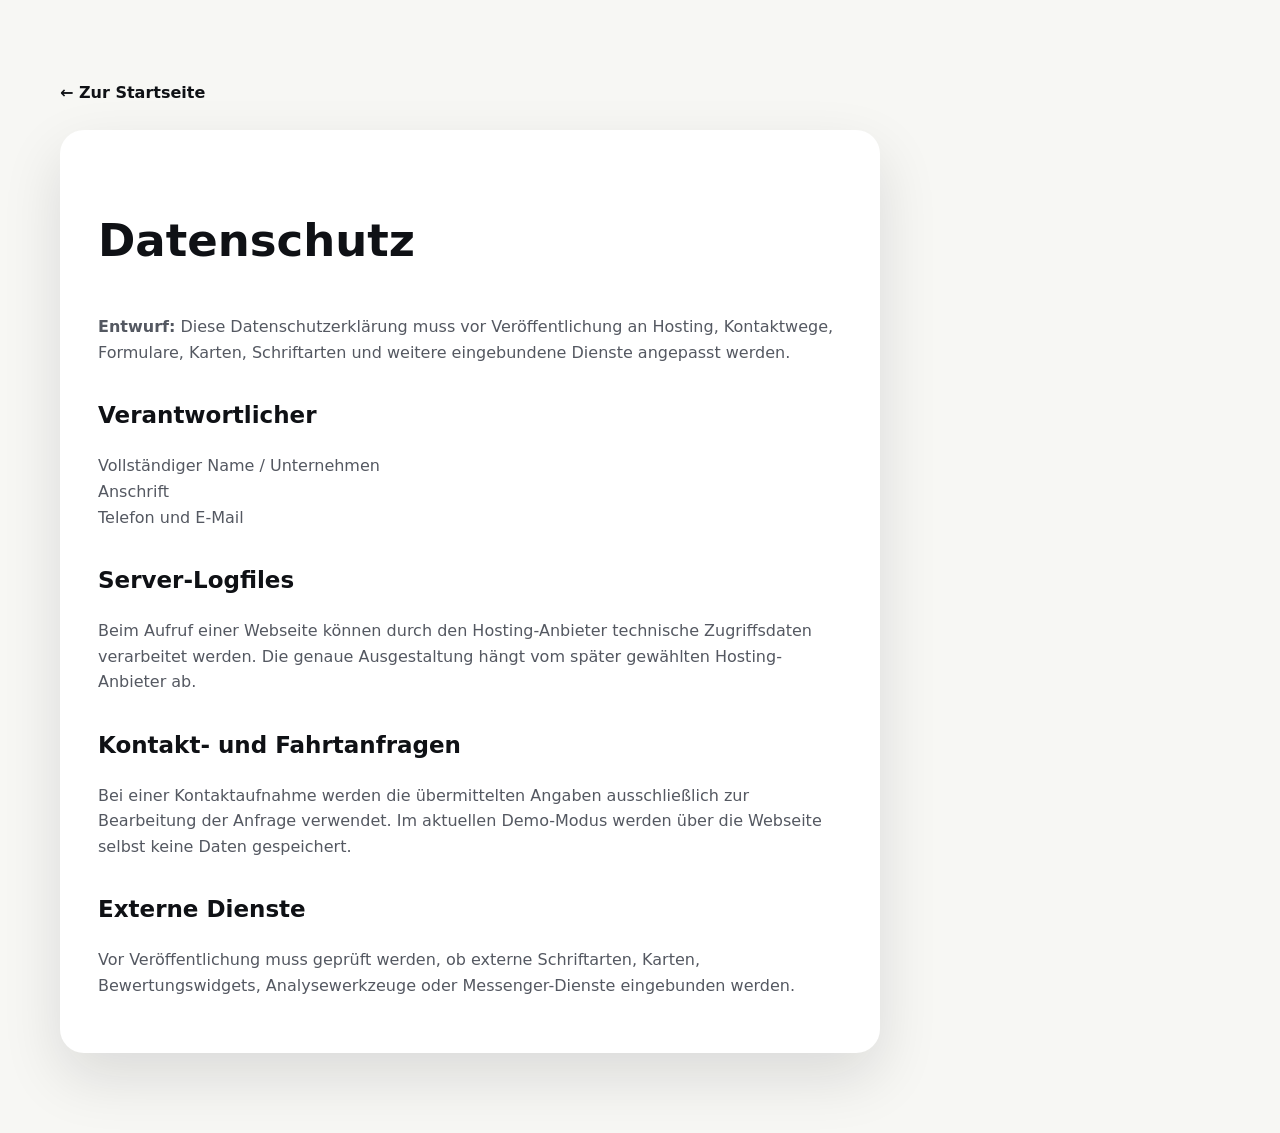
==== datenschutz.html @ 85e6a830 "Add files via upload" ====
<!doctype html><html lang="de"><head><meta charset="utf-8"><meta name="viewport" content="width=device-width,initial-scale=1"><title>Datenschutz | Taxi Erbas</title><link rel="stylesheet" href="assets/css/style.css"></head><body><main class="legal"><div class="container"><a class="back-link" href="index.html">← Zur Startseite</a><article><h1>Datenschutz</h1><p><strong>Entwurf:</strong> Diese Datenschutzerklärung muss vor Veröffentlichung an Hosting, Kontaktwege, Formulare, Karten, Schriftarten und weitere eingebundene Dienste angepasst werden.</p><h2>Verantwortlicher</h2><p>Vollständiger Name / Unternehmen<br>Anschrift<br>Telefon und E-Mail</p><h2>Server-Logfiles</h2><p>Beim Aufruf einer Webseite können durch den Hosting-Anbieter technische Zugriffsdaten verarbeitet werden. Die genaue Ausgestaltung hängt vom später gewählten Hosting-Anbieter ab.</p><h2>Kontakt- und Fahrtanfragen</h2><p>Bei einer Kontaktaufnahme werden die übermittelten Angaben ausschließlich zur Bearbeitung der Anfrage verwendet. Im aktuellen Demo-Modus werden über die Webseite selbst keine Daten gespeichert.</p><h2>Externe Dienste</h2><p>Vor Veröffentlichung muss geprüft werden, ob externe Schriftarten, Karten, Bewertungswidgets, Analysewerkzeuge oder Messenger-Dienste eingebunden werden.</p></article></div></main></body></html>
---- assets/css/style.css ----
:root{
  --yellow:#f5c400;--yellow2:#ffd83d;--ink:#0f1115;--ink2:#191c22;--paper:#f7f7f4;
  --muted:#6c7078;--white:#fff;--line:rgba(15,17,21,.1);--radius:24px;--shadow:0 24px 60px rgba(15,17,21,.12)
}
*{box-sizing:border-box}html{scroll-behavior:smooth}body{margin:0;font-family:Manrope,system-ui,sans-serif;color:var(--ink);background:var(--paper);line-height:1.6}a{color:inherit;text-decoration:none}button,input,textarea{font:inherit}.container{width:min(1160px,calc(100% - 40px));margin:auto}.sr-only{position:absolute;width:1px;height:1px;overflow:hidden;clip:rect(0,0,0,0)}
.demo-bar{padding:7px 20px;background:#fff3bf;color:#5b4a00;text-align:center;font-size:12px;font-weight:800;letter-spacing:.04em}
.site-header{position:sticky;top:0;z-index:40;background:rgba(15,17,21,.94);backdrop-filter:blur(15px);color:#fff;border-bottom:1px solid rgba(255,255,255,.08)}
.nav-wrap{height:78px;display:flex;align-items:center;justify-content:space-between}.brand{display:flex;align-items:center;gap:12px}.brand-mark{display:grid;place-items:center;width:43px;height:43px;border-radius:13px;background:var(--yellow);color:var(--ink);font-size:23px;font-weight:900;box-shadow:inset 0 -4px 0 rgba(0,0,0,.12)}.brand strong,.brand small{display:block}.brand strong{font-size:17px}.brand small{font-size:11px;color:#aeb3bd;text-transform:uppercase;letter-spacing:.12em}.main-nav{display:flex;align-items:center;gap:28px;font-size:14px;font-weight:700}.main-nav a{transition:.2s}.main-nav a:hover{color:var(--yellow)}.nav-call{padding:11px 17px;border-radius:12px;background:var(--yellow);color:var(--ink)!important}.menu-button{display:none;background:none;border:0;padding:8px}.menu-button span:not(.sr-only){display:block;width:25px;height:2px;background:#fff;margin:5px}
.hero{position:relative;overflow:hidden;background:var(--ink);color:#fff;min-height:690px}.taxi-grid{position:absolute;inset:0;background-image:linear-gradient(rgba(255,255,255,.035) 1px,transparent 1px),linear-gradient(90deg,rgba(255,255,255,.035) 1px,transparent 1px);background-size:46px 46px;mask-image:linear-gradient(to bottom,#000,transparent)}.hero-grid{position:relative;display:grid;grid-template-columns:1.08fr .92fr;gap:70px;align-items:center;padding:95px 0 120px}.eyebrow{margin:0 0 18px;display:flex;align-items:center;gap:10px;color:var(--yellow);font-size:12px;font-weight:800;letter-spacing:.16em;text-transform:uppercase}.eyebrow span{width:34px;height:3px;background:currentColor;border-radius:10px}.eyebrow.dark{color:#8a6d00}.hero h1,.section h2{margin:0;line-height:1.08;letter-spacing:-.045em}.hero h1{font-size:clamp(46px,6vw,76px);max-width:750px}.hero h1 em{font-style:normal;color:var(--yellow)}.hero-text{max-width:640px;margin:24px 0 30px;color:#c8ccd4;font-size:18px}.hero-actions{display:flex;gap:12px;flex-wrap:wrap}.button{display:inline-flex;justify-content:center;align-items:center;padding:15px 22px;border:0;border-radius:14px;font-weight:800;cursor:pointer;transition:transform .2s,box-shadow .2s}.button:hover{transform:translateY(-2px)}.button-primary{background:var(--yellow);color:var(--ink);box-shadow:0 12px 30px rgba(245,196,0,.2)}.button-secondary{background:#252932;color:#fff;border:1px solid rgba(255,255,255,.12)}.hero-facts{display:flex;gap:38px;margin-top:42px}.hero-facts strong,.hero-facts span{display:block}.hero-facts strong{font-size:19px}.hero-facts span{font-size:12px;color:#a9aeb8}.fineprint{display:block;margin-top:13px;color:#757b86}
.hero-card{position:relative;min-height:420px;border-radius:35px;background:linear-gradient(145deg,var(--yellow2),#e5aa00);box-shadow:0 35px 90px rgba(0,0,0,.38);display:flex;flex-direction:column;justify-content:flex-end;transform:rotate(1.5deg);overflow:hidden}.hero-card:after{content:"";position:absolute;width:320px;height:320px;border-radius:50%;background:rgba(255,255,255,.2);right:-120px;top:-130px}.taxi-roof-sign{position:absolute;top:42px;left:50%;transform:translateX(-50%);padding:9px 30px;background:#fff;color:#111;border-radius:8px 8px 3px 3px;font-weight:900;letter-spacing:.2em;box-shadow:0 7px 0 rgba(0,0,0,.15)}.car-visual{position:absolute;left:50%;top:100px;transform:translateX(-50%);width:82%;height:190px;border-radius:85px 85px 26px 26px;background:#f3f4f5;border-bottom:24px solid #252932;box-shadow:0 20px 35px rgba(0,0,0,.25)}.windshield{position:absolute;left:16%;right:16%;top:20px;height:75px;background:#2c3440;border-radius:65px 65px 12px 12px;border:8px solid #e1e3e6}.headlight{position:absolute;top:112px;width:55px;height:24px;border-radius:10px;background:#fff6aa;box-shadow:0 0 20px #fff}.headlight.left{left:24px}.headlight.right{right:24px}.wheel{position:absolute;bottom:-35px;width:50px;height:50px;border-radius:50%;background:#111;border:8px solid #3b3e44}.wheel.left{left:30px}.wheel.right{right:30px}.quick-contact{position:relative;z-index:2;margin:0 18px 18px;padding:20px;background:rgba(15,17,21,.95);border-radius:20px;color:#fff}.quick-contact span,.quick-contact small{display:block}.quick-contact span{color:#b9bec7;font-size:12px;text-transform:uppercase;letter-spacing:.1em}.quick-contact a{display:block;font-size:25px;font-weight:900;color:var(--yellow);margin:3px 0}.quick-contact small{color:#858b95}.hero-wave{position:absolute;bottom:-1px;left:0;right:0;height:55px;background:var(--paper);clip-path:polygon(0 80%,100% 0,100% 100%,0 100%)}
.trust-strip{background:var(--paper);padding:25px 0;border-bottom:1px solid var(--line)}.trust-grid{display:grid;grid-template-columns:repeat(4,1fr);gap:18px}.trust-grid span{text-align:center;font-size:13px;font-weight:800}
.section{padding:105px 0}.section-heading{display:grid;grid-template-columns:1.15fr .85fr;gap:70px;align-items:end;margin-bottom:42px}.section h2{font-size:clamp(36px,5vw,56px)}.section-heading>p{margin:0;color:var(--muted)}.card-grid{display:grid;grid-template-columns:repeat(3,1fr);gap:18px}.service-card{padding:29px;background:#fff;border:1px solid var(--line);border-radius:var(--radius);box-shadow:0 8px 30px rgba(15,17,21,.04);transition:.25s}.service-card:hover{transform:translateY(-5px);box-shadow:var(--shadow)}.service-card .icon{display:grid;place-items:center;width:48px;height:48px;border-radius:15px;background:#fff5be;font-size:22px;font-weight:900}.service-card h3{margin:21px 0 8px;font-size:19px}.service-card p{margin:0;color:var(--muted);font-size:14px}
.section-dark{background:var(--ink);color:#fff}.split{display:grid;grid-template-columns:1fr 1fr;gap:90px;align-items:center}.lead{color:#b7bbc3;font-size:17px}.check-list{margin-top:34px;display:grid;gap:15px}.check-list>div{display:flex;gap:16px;padding:17px;border:1px solid rgba(255,255,255,.1);border-radius:18px;background:rgba(255,255,255,.035)}.check-list b{color:var(--yellow)}.check-list strong,.check-list small{display:block}.check-list small{color:#9ea3ad;margin-top:3px}.route-card{padding:18px;background:#fff;border-radius:30px;color:var(--ink);box-shadow:0 30px 70px rgba(0,0,0,.35)}.route-map{height:320px;border-radius:20px;position:relative;overflow:hidden;background-color:#edece7;background-image:linear-gradient(35deg,transparent 45%,rgba(15,17,21,.08) 46%,rgba(15,17,21,.08) 49%,transparent 50%),linear-gradient(145deg,transparent 42%,rgba(15,17,21,.08) 43%,rgba(15,17,21,.08) 47%,transparent 48%);background-size:130px 100px}.route-line{position:absolute;left:27%;top:22%;width:47%;height:51%;border:5px dashed var(--yellow);border-left-color:transparent;border-bottom-color:transparent;border-radius:50%;transform:rotate(27deg)}.pin{position:absolute;display:grid;place-items:center;width:44px;height:44px;border-radius:50% 50% 50% 4px;background:var(--ink);color:#fff;font-weight:900;transform:rotate(-45deg);box-shadow:0 8px 20px rgba(0,0,0,.25)}.pin::after{transform:rotate(45deg)}.pin-a{left:21%;bottom:17%}.pin-b{right:20%;top:15%;background:var(--yellow);color:var(--ink)}.route-copy{padding:21px 12px 10px}.route-copy span{font-size:12px;color:var(--muted);text-transform:uppercase}.route-copy strong{display:block;font-size:21px}.route-copy p{color:var(--muted);margin-bottom:0}
.booking-section{background:#ecebe6}.booking-grid{display:grid;grid-template-columns:.8fr 1.2fr;gap:70px;align-items:start}.dark-text{color:var(--muted)}.contact-note{margin-top:28px;padding:18px;border-left:5px solid var(--yellow);background:#fff;border-radius:0 15px 15px 0}.contact-note strong,.contact-note span{display:block}.contact-note span{font-size:13px;color:var(--muted)}.booking-form{padding:30px;background:#fff;border-radius:28px;box-shadow:var(--shadow)}.form-row{display:grid;grid-template-columns:1fr 1fr;gap:16px}.booking-form label{display:block;margin-bottom:16px;font-size:13px;font-weight:800}.booking-form input,.booking-form textarea{display:block;width:100%;margin-top:7px;padding:14px 15px;border:1px solid #d7d8da;border-radius:12px;background:#fafafa;outline:none}.booking-form input:focus,.booking-form textarea:focus{border-color:#bb9600;box-shadow:0 0 0 4px rgba(245,196,0,.14)}.form-submit{width:100%;margin-top:4px}.form-status{min-height:24px;margin:12px 0 0;font-size:13px;color:var(--muted)}
.contact-section{background:var(--yellow);padding:75px 0}.contact-panel{display:grid;grid-template-columns:.8fr 1.2fr;gap:70px;padding:50px;background:var(--ink);color:#fff;border-radius:32px;box-shadow:var(--shadow)}.contact-panel p{color:#b9bec7}.contact-items{display:grid;gap:12px}.contact-item{padding:17px 20px;border-radius:16px;background:#20242b;border:1px solid rgba(255,255,255,.08)}.contact-item span,.contact-item strong{display:block}.contact-item span{font-size:11px;text-transform:uppercase;color:#969ca6}.contact-item strong{font-size:17px}
footer{padding:70px 0 24px;background:#090a0d;color:#fff}.footer-grid{display:grid;grid-template-columns:1.3fr .7fr .7fr 1.2fr;gap:50px}.footer-grid>div:not(.brand){display:flex;flex-direction:column;gap:8px}.footer-grid a,.footer-grid p{color:#9ea3ad;font-size:13px;margin:0}.footer-bottom{margin-top:50px;padding-top:20px;border-top:1px solid rgba(255,255,255,.1);color:#737984;font-size:12px}.floating-call{position:fixed;right:20px;bottom:20px;z-index:30;display:grid;place-items:center;width:58px;height:58px;border-radius:50%;background:var(--yellow);font-size:25px;box-shadow:0 12px 28px rgba(0,0,0,.25)}
.legal{min-height:70vh;padding:80px 0;background:var(--paper)}.legal article{max-width:820px;padding:38px;background:#fff;border-radius:24px;box-shadow:var(--shadow)}.legal h1{font-size:45px}.legal h2{font-size:23px;margin-top:32px}.legal p,.legal li{color:#545861}.back-link{display:inline-block;margin-bottom:24px;font-weight:800}
@media(max-width:900px){.main-nav{position:absolute;left:0;right:0;top:78px;padding:20px;display:none;flex-direction:column;align-items:stretch;background:#15181e}.main-nav.open{display:flex}.menu-button{display:block}.hero-grid,.split,.booking-grid,.contact-panel{grid-template-columns:1fr}.hero-grid{padding-top:70px;gap:55px}.hero-card{max-width:600px;width:100%;margin:auto}.section-heading{grid-template-columns:1fr;gap:20px}.card-grid{grid-template-columns:1fr 1fr}.trust-grid{grid-template-columns:1fr 1fr}.footer-grid{grid-template-columns:1fr 1fr}.contact-panel{gap:28px}}
@media(max-width:580px){.container{width:min(100% - 26px,1160px)}.hero{min-height:auto}.hero-grid{padding:58px 0 105px}.hero h1{font-size:43px}.hero-facts{gap:16px;justify-content:space-between}.hero-card{min-height:350px}.car-visual{top:90px;height:155px}.quick-contact a{font-size:20px}.section{padding:75px 0}.card-grid,.form-row,.trust-grid,.footer-grid{grid-template-columns:1fr}.trust-grid span{text-align:left}.booking-form{padding:20px}.contact-panel{padding:28px}.section h2{font-size:38px}.footer-grid{gap:30px}}
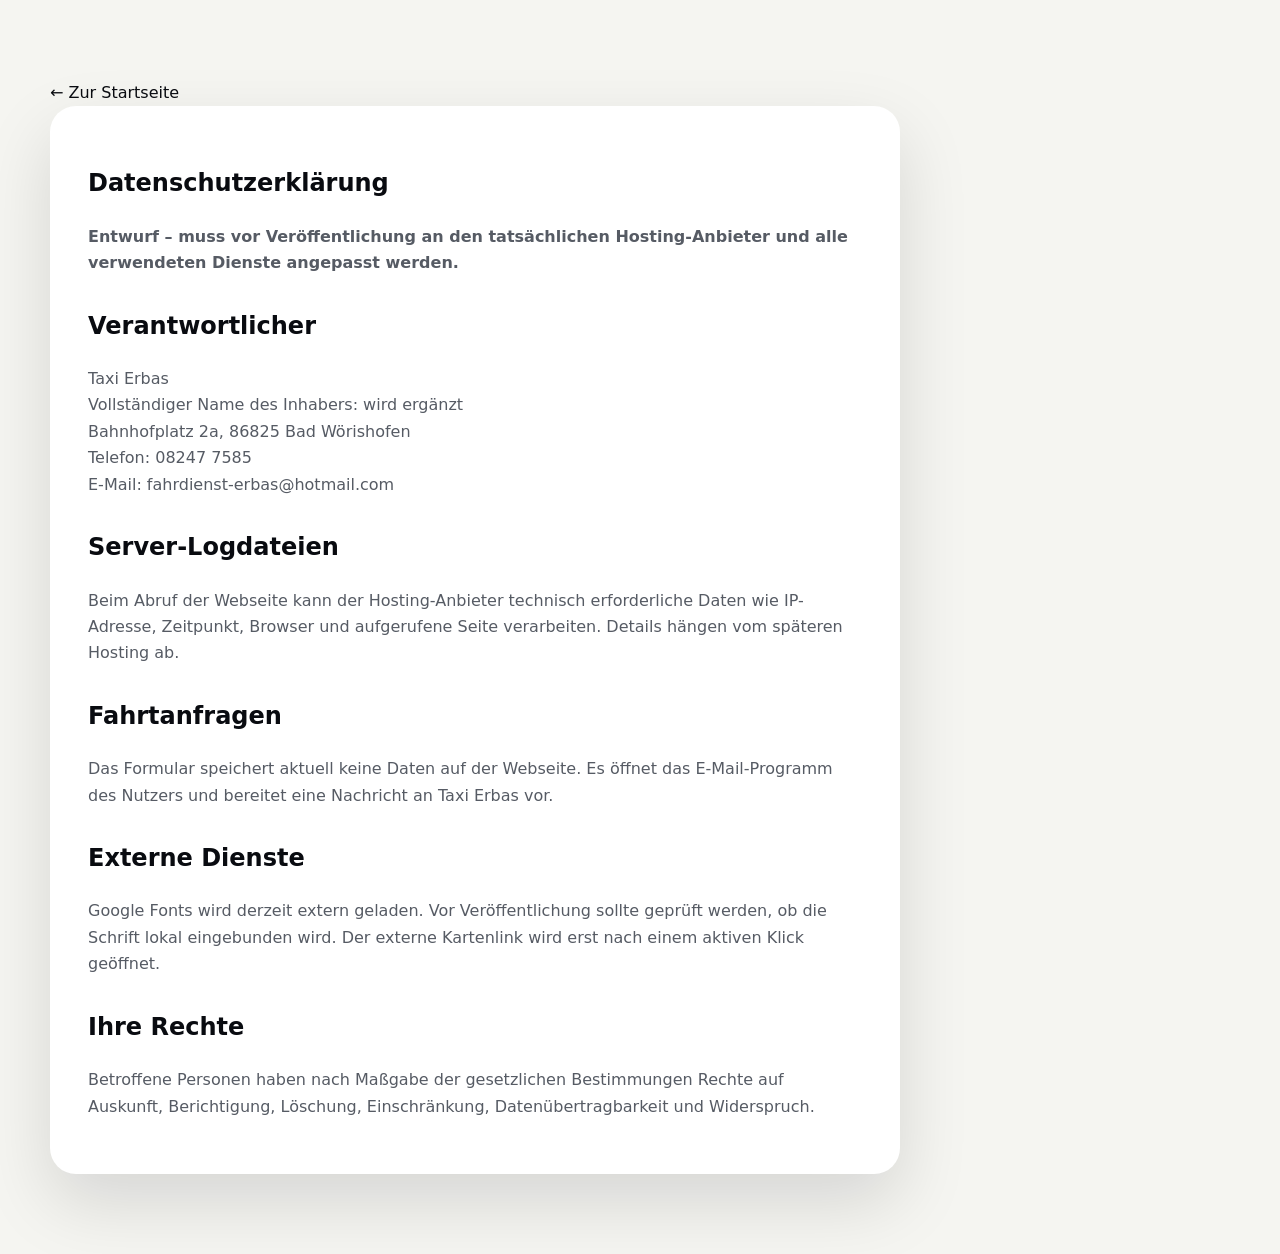
==== commit edd50d1b: "Add files via upload" ====
--- a/datenschutz.html
+++ b/datenschutz.html
@@ -1 +1 @@
-<!doctype html><html lang="de"><head><meta charset="utf-8"><meta name="viewport" content="width=device-width,initial-scale=1"><title>Datenschutz | Taxi Erbas</title><link rel="stylesheet" href="assets/css/style.css"></head><body><main class="legal"><div class="container"><a class="back-link" href="index.html">← Zur Startseite</a><article><h1>Datenschutz</h1><p><strong>Entwurf:</strong> Diese Datenschutzerklärung muss vor Veröffentlichung an Hosting, Kontaktwege, Formulare, Karten, Schriftarten und weitere eingebundene Dienste angepasst werden.</p><h2>Verantwortlicher</h2><p>Vollständiger Name / Unternehmen<br>Anschrift<br>Telefon und E-Mail</p><h2>Server-Logfiles</h2><p>Beim Aufruf einer Webseite können durch den Hosting-Anbieter technische Zugriffsdaten verarbeitet werden. Die genaue Ausgestaltung hängt vom später gewählten Hosting-Anbieter ab.</p><h2>Kontakt- und Fahrtanfragen</h2><p>Bei einer Kontaktaufnahme werden die übermittelten Angaben ausschließlich zur Bearbeitung der Anfrage verwendet. Im aktuellen Demo-Modus werden über die Webseite selbst keine Daten gespeichert.</p><h2>Externe Dienste</h2><p>Vor Veröffentlichung muss geprüft werden, ob externe Schriftarten, Karten, Bewertungswidgets, Analysewerkzeuge oder Messenger-Dienste eingebunden werden.</p></article></div></main></body></html>+<!doctype html><html lang="de"><head><meta charset="utf-8"><meta name="viewport" content="width=device-width,initial-scale=1"><title>Datenschutz | Taxi Erbas</title><link rel="stylesheet" href="assets/css/style.css"></head><body><main class="content-section"><div class="container"><a href="index.html">← Zur Startseite</a><article class="legal-card"><h1>Datenschutzerklärung</h1><p><strong>Entwurf – muss vor Veröffentlichung an den tatsächlichen Hosting-Anbieter und alle verwendeten Dienste angepasst werden.</strong></p><h2>Verantwortlicher</h2><p>Taxi Erbas<br>Vollständiger Name des Inhabers: wird ergänzt<br>Bahnhofplatz 2a, 86825 Bad Wörishofen<br>Telefon: 08247 7585<br>E-Mail: fahrdienst-erbas@hotmail.com</p><h2>Server-Logdateien</h2><p>Beim Abruf der Webseite kann der Hosting-Anbieter technisch erforderliche Daten wie IP-Adresse, Zeitpunkt, Browser und aufgerufene Seite verarbeiten. Details hängen vom späteren Hosting ab.</p><h2>Fahrtanfragen</h2><p>Das Formular speichert aktuell keine Daten auf der Webseite. Es öffnet das E-Mail-Programm des Nutzers und bereitet eine Nachricht an Taxi Erbas vor.</p><h2>Externe Dienste</h2><p>Google Fonts wird derzeit extern geladen. Vor Veröffentlichung sollte geprüft werden, ob die Schrift lokal eingebunden wird. Der externe Kartenlink wird erst nach einem aktiven Klick geöffnet.</p><h2>Ihre Rechte</h2><p>Betroffene Personen haben nach Maßgabe der gesetzlichen Bestimmungen Rechte auf Auskunft, Berichtigung, Löschung, Einschränkung, Datenübertragbarkeit und Widerspruch.</p></article></div></main></body></html>
--- a/assets/css/style.css
+++ b/assets/css/style.css
@@ -1,19 +1,13 @@
-:root{
-  --yellow:#f5c400;--yellow2:#ffd83d;--ink:#0f1115;--ink2:#191c22;--paper:#f7f7f4;
-  --muted:#6c7078;--white:#fff;--line:rgba(15,17,21,.1);--radius:24px;--shadow:0 24px 60px rgba(15,17,21,.12)
-}
-*{box-sizing:border-box}html{scroll-behavior:smooth}body{margin:0;font-family:Manrope,system-ui,sans-serif;color:var(--ink);background:var(--paper);line-height:1.6}a{color:inherit;text-decoration:none}button,input,textarea{font:inherit}.container{width:min(1160px,calc(100% - 40px));margin:auto}.sr-only{position:absolute;width:1px;height:1px;overflow:hidden;clip:rect(0,0,0,0)}
-.demo-bar{padding:7px 20px;background:#fff3bf;color:#5b4a00;text-align:center;font-size:12px;font-weight:800;letter-spacing:.04em}
-.site-header{position:sticky;top:0;z-index:40;background:rgba(15,17,21,.94);backdrop-filter:blur(15px);color:#fff;border-bottom:1px solid rgba(255,255,255,.08)}
-.nav-wrap{height:78px;display:flex;align-items:center;justify-content:space-between}.brand{display:flex;align-items:center;gap:12px}.brand-mark{display:grid;place-items:center;width:43px;height:43px;border-radius:13px;background:var(--yellow);color:var(--ink);font-size:23px;font-weight:900;box-shadow:inset 0 -4px 0 rgba(0,0,0,.12)}.brand strong,.brand small{display:block}.brand strong{font-size:17px}.brand small{font-size:11px;color:#aeb3bd;text-transform:uppercase;letter-spacing:.12em}.main-nav{display:flex;align-items:center;gap:28px;font-size:14px;font-weight:700}.main-nav a{transition:.2s}.main-nav a:hover{color:var(--yellow)}.nav-call{padding:11px 17px;border-radius:12px;background:var(--yellow);color:var(--ink)!important}.menu-button{display:none;background:none;border:0;padding:8px}.menu-button span:not(.sr-only){display:block;width:25px;height:2px;background:#fff;margin:5px}
-.hero{position:relative;overflow:hidden;background:var(--ink);color:#fff;min-height:690px}.taxi-grid{position:absolute;inset:0;background-image:linear-gradient(rgba(255,255,255,.035) 1px,transparent 1px),linear-gradient(90deg,rgba(255,255,255,.035) 1px,transparent 1px);background-size:46px 46px;mask-image:linear-gradient(to bottom,#000,transparent)}.hero-grid{position:relative;display:grid;grid-template-columns:1.08fr .92fr;gap:70px;align-items:center;padding:95px 0 120px}.eyebrow{margin:0 0 18px;display:flex;align-items:center;gap:10px;color:var(--yellow);font-size:12px;font-weight:800;letter-spacing:.16em;text-transform:uppercase}.eyebrow span{width:34px;height:3px;background:currentColor;border-radius:10px}.eyebrow.dark{color:#8a6d00}.hero h1,.section h2{margin:0;line-height:1.08;letter-spacing:-.045em}.hero h1{font-size:clamp(46px,6vw,76px);max-width:750px}.hero h1 em{font-style:normal;color:var(--yellow)}.hero-text{max-width:640px;margin:24px 0 30px;color:#c8ccd4;font-size:18px}.hero-actions{display:flex;gap:12px;flex-wrap:wrap}.button{display:inline-flex;justify-content:center;align-items:center;padding:15px 22px;border:0;border-radius:14px;font-weight:800;cursor:pointer;transition:transform .2s,box-shadow .2s}.button:hover{transform:translateY(-2px)}.button-primary{background:var(--yellow);color:var(--ink);box-shadow:0 12px 30px rgba(245,196,0,.2)}.button-secondary{background:#252932;color:#fff;border:1px solid rgba(255,255,255,.12)}.hero-facts{display:flex;gap:38px;margin-top:42px}.hero-facts strong,.hero-facts span{display:block}.hero-facts strong{font-size:19px}.hero-facts span{font-size:12px;color:#a9aeb8}.fineprint{display:block;margin-top:13px;color:#757b86}
-.hero-card{position:relative;min-height:420px;border-radius:35px;background:linear-gradient(145deg,var(--yellow2),#e5aa00);box-shadow:0 35px 90px rgba(0,0,0,.38);display:flex;flex-direction:column;justify-content:flex-end;transform:rotate(1.5deg);overflow:hidden}.hero-card:after{content:"";position:absolute;width:320px;height:320px;border-radius:50%;background:rgba(255,255,255,.2);right:-120px;top:-130px}.taxi-roof-sign{position:absolute;top:42px;left:50%;transform:translateX(-50%);padding:9px 30px;background:#fff;color:#111;border-radius:8px 8px 3px 3px;font-weight:900;letter-spacing:.2em;box-shadow:0 7px 0 rgba(0,0,0,.15)}.car-visual{position:absolute;left:50%;top:100px;transform:translateX(-50%);width:82%;height:190px;border-radius:85px 85px 26px 26px;background:#f3f4f5;border-bottom:24px solid #252932;box-shadow:0 20px 35px rgba(0,0,0,.25)}.windshield{position:absolute;left:16%;right:16%;top:20px;height:75px;background:#2c3440;border-radius:65px 65px 12px 12px;border:8px solid #e1e3e6}.headlight{position:absolute;top:112px;width:55px;height:24px;border-radius:10px;background:#fff6aa;box-shadow:0 0 20px #fff}.headlight.left{left:24px}.headlight.right{right:24px}.wheel{position:absolute;bottom:-35px;width:50px;height:50px;border-radius:50%;background:#111;border:8px solid #3b3e44}.wheel.left{left:30px}.wheel.right{right:30px}.quick-contact{position:relative;z-index:2;margin:0 18px 18px;padding:20px;background:rgba(15,17,21,.95);border-radius:20px;color:#fff}.quick-contact span,.quick-contact small{display:block}.quick-contact span{color:#b9bec7;font-size:12px;text-transform:uppercase;letter-spacing:.1em}.quick-contact a{display:block;font-size:25px;font-weight:900;color:var(--yellow);margin:3px 0}.quick-contact small{color:#858b95}.hero-wave{position:absolute;bottom:-1px;left:0;right:0;height:55px;background:var(--paper);clip-path:polygon(0 80%,100% 0,100% 100%,0 100%)}
-.trust-strip{background:var(--paper);padding:25px 0;border-bottom:1px solid var(--line)}.trust-grid{display:grid;grid-template-columns:repeat(4,1fr);gap:18px}.trust-grid span{text-align:center;font-size:13px;font-weight:800}
-.section{padding:105px 0}.section-heading{display:grid;grid-template-columns:1.15fr .85fr;gap:70px;align-items:end;margin-bottom:42px}.section h2{font-size:clamp(36px,5vw,56px)}.section-heading>p{margin:0;color:var(--muted)}.card-grid{display:grid;grid-template-columns:repeat(3,1fr);gap:18px}.service-card{padding:29px;background:#fff;border:1px solid var(--line);border-radius:var(--radius);box-shadow:0 8px 30px rgba(15,17,21,.04);transition:.25s}.service-card:hover{transform:translateY(-5px);box-shadow:var(--shadow)}.service-card .icon{display:grid;place-items:center;width:48px;height:48px;border-radius:15px;background:#fff5be;font-size:22px;font-weight:900}.service-card h3{margin:21px 0 8px;font-size:19px}.service-card p{margin:0;color:var(--muted);font-size:14px}
-.section-dark{background:var(--ink);color:#fff}.split{display:grid;grid-template-columns:1fr 1fr;gap:90px;align-items:center}.lead{color:#b7bbc3;font-size:17px}.check-list{margin-top:34px;display:grid;gap:15px}.check-list>div{display:flex;gap:16px;padding:17px;border:1px solid rgba(255,255,255,.1);border-radius:18px;background:rgba(255,255,255,.035)}.check-list b{color:var(--yellow)}.check-list strong,.check-list small{display:block}.check-list small{color:#9ea3ad;margin-top:3px}.route-card{padding:18px;background:#fff;border-radius:30px;color:var(--ink);box-shadow:0 30px 70px rgba(0,0,0,.35)}.route-map{height:320px;border-radius:20px;position:relative;overflow:hidden;background-color:#edece7;background-image:linear-gradient(35deg,transparent 45%,rgba(15,17,21,.08) 46%,rgba(15,17,21,.08) 49%,transparent 50%),linear-gradient(145deg,transparent 42%,rgba(15,17,21,.08) 43%,rgba(15,17,21,.08) 47%,transparent 48%);background-size:130px 100px}.route-line{position:absolute;left:27%;top:22%;width:47%;height:51%;border:5px dashed var(--yellow);border-left-color:transparent;border-bottom-color:transparent;border-radius:50%;transform:rotate(27deg)}.pin{position:absolute;display:grid;place-items:center;width:44px;height:44px;border-radius:50% 50% 50% 4px;background:var(--ink);color:#fff;font-weight:900;transform:rotate(-45deg);box-shadow:0 8px 20px rgba(0,0,0,.25)}.pin::after{transform:rotate(45deg)}.pin-a{left:21%;bottom:17%}.pin-b{right:20%;top:15%;background:var(--yellow);color:var(--ink)}.route-copy{padding:21px 12px 10px}.route-copy span{font-size:12px;color:var(--muted);text-transform:uppercase}.route-copy strong{display:block;font-size:21px}.route-copy p{color:var(--muted);margin-bottom:0}
-.booking-section{background:#ecebe6}.booking-grid{display:grid;grid-template-columns:.8fr 1.2fr;gap:70px;align-items:start}.dark-text{color:var(--muted)}.contact-note{margin-top:28px;padding:18px;border-left:5px solid var(--yellow);background:#fff;border-radius:0 15px 15px 0}.contact-note strong,.contact-note span{display:block}.contact-note span{font-size:13px;color:var(--muted)}.booking-form{padding:30px;background:#fff;border-radius:28px;box-shadow:var(--shadow)}.form-row{display:grid;grid-template-columns:1fr 1fr;gap:16px}.booking-form label{display:block;margin-bottom:16px;font-size:13px;font-weight:800}.booking-form input,.booking-form textarea{display:block;width:100%;margin-top:7px;padding:14px 15px;border:1px solid #d7d8da;border-radius:12px;background:#fafafa;outline:none}.booking-form input:focus,.booking-form textarea:focus{border-color:#bb9600;box-shadow:0 0 0 4px rgba(245,196,0,.14)}.form-submit{width:100%;margin-top:4px}.form-status{min-height:24px;margin:12px 0 0;font-size:13px;color:var(--muted)}
-.contact-section{background:var(--yellow);padding:75px 0}.contact-panel{display:grid;grid-template-columns:.8fr 1.2fr;gap:70px;padding:50px;background:var(--ink);color:#fff;border-radius:32px;box-shadow:var(--shadow)}.contact-panel p{color:#b9bec7}.contact-items{display:grid;gap:12px}.contact-item{padding:17px 20px;border-radius:16px;background:#20242b;border:1px solid rgba(255,255,255,.08)}.contact-item span,.contact-item strong{display:block}.contact-item span{font-size:11px;text-transform:uppercase;color:#969ca6}.contact-item strong{font-size:17px}
-footer{padding:70px 0 24px;background:#090a0d;color:#fff}.footer-grid{display:grid;grid-template-columns:1.3fr .7fr .7fr 1.2fr;gap:50px}.footer-grid>div:not(.brand){display:flex;flex-direction:column;gap:8px}.footer-grid a,.footer-grid p{color:#9ea3ad;font-size:13px;margin:0}.footer-bottom{margin-top:50px;padding-top:20px;border-top:1px solid rgba(255,255,255,.1);color:#737984;font-size:12px}.floating-call{position:fixed;right:20px;bottom:20px;z-index:30;display:grid;place-items:center;width:58px;height:58px;border-radius:50%;background:var(--yellow);font-size:25px;box-shadow:0 12px 28px rgba(0,0,0,.25)}
-.legal{min-height:70vh;padding:80px 0;background:var(--paper)}.legal article{max-width:820px;padding:38px;background:#fff;border-radius:24px;box-shadow:var(--shadow)}.legal h1{font-size:45px}.legal h2{font-size:23px;margin-top:32px}.legal p,.legal li{color:#545861}.back-link{display:inline-block;margin-bottom:24px;font-weight:800}
-@media(max-width:900px){.main-nav{position:absolute;left:0;right:0;top:78px;padding:20px;display:none;flex-direction:column;align-items:stretch;background:#15181e}.main-nav.open{display:flex}.menu-button{display:block}.hero-grid,.split,.booking-grid,.contact-panel{grid-template-columns:1fr}.hero-grid{padding-top:70px;gap:55px}.hero-card{max-width:600px;width:100%;margin:auto}.section-heading{grid-template-columns:1fr;gap:20px}.card-grid{grid-template-columns:1fr 1fr}.trust-grid{grid-template-columns:1fr 1fr}.footer-grid{grid-template-columns:1fr 1fr}.contact-panel{gap:28px}}
-@media(max-width:580px){.container{width:min(100% - 26px,1160px)}.hero{min-height:auto}.hero-grid{padding:58px 0 105px}.hero h1{font-size:43px}.hero-facts{gap:16px;justify-content:space-between}.hero-card{min-height:350px}.car-visual{top:90px;height:155px}.quick-contact a{font-size:20px}.section{padding:75px 0}.card-grid,.form-row,.trust-grid,.footer-grid{grid-template-columns:1fr}.trust-grid span{text-align:left}.booking-form{padding:20px}.contact-panel{padding:28px}.section h2{font-size:38px}.footer-grid{gap:30px}}
+:root{--yellow:#f5c400;--yellow2:#ffdc43;--dark:#090b10;--dark2:#12151c;--paper:#f5f5f1;--white:#fff;--muted:#6b7079;--line:rgba(9,11,16,.11);--radius:24px;--shadow:0 28px 70px rgba(9,11,16,.13)}
+*{box-sizing:border-box}html{scroll-behavior:smooth}body{margin:0;font-family:Manrope,system-ui,sans-serif;color:var(--dark);background:var(--paper);line-height:1.65}a{text-decoration:none;color:inherit}button,input,select,textarea{font:inherit}.container{width:min(1180px,calc(100% - 42px));margin:auto}.header{position:sticky;top:0;z-index:50;background:rgba(9,11,16,.94);backdrop-filter:blur(16px);color:#fff;border-bottom:1px solid rgba(255,255,255,.08)}.nav{height:80px;display:flex;align-items:center;justify-content:space-between}.logo{display:flex;align-items:center;gap:12px}.logo-box{display:grid;place-items:center;width:45px;height:45px;border-radius:14px;background:var(--yellow);color:#111;font-weight:900;box-shadow:inset 0 -4px rgba(0,0,0,.14)}.logo b,.logo small{display:block}.logo b{font-size:17px}.logo small{font-size:10px;text-transform:uppercase;letter-spacing:.15em;color:#aeb3bd}.nav nav{display:flex;align-items:center;gap:26px;font-size:13px;font-weight:700}.nav nav a:hover{color:var(--yellow)}.call{padding:11px 16px;border-radius:12px;background:var(--yellow);color:#111!important}.menu{display:none;background:none;border:0}.menu i{display:block;width:25px;height:2px;background:#fff;margin:5px}
+.hero{position:relative;min-height:720px;overflow:hidden;background:var(--dark);color:#fff}.hero-lines{position:absolute;inset:0;background-image:linear-gradient(rgba(255,255,255,.035) 1px,transparent 1px),linear-gradient(90deg,rgba(255,255,255,.035) 1px,transparent 1px);background-size:52px 52px;mask-image:linear-gradient(to bottom,#000,transparent)}.hero:after{content:"";position:absolute;left:-10%;right:-10%;bottom:-95px;height:170px;background:var(--paper);transform:rotate(-3deg)}.hero-layout{position:relative;display:grid;grid-template-columns:1.05fr .95fr;gap:80px;align-items:center;padding:100px 0 145px}.kicker{margin:0 0 17px;color:var(--yellow);font-size:12px;font-weight:800;letter-spacing:.16em;text-transform:uppercase}.kicker.dark{color:#8c7000}.hero h1,.section h2,.cta h2,.pagehero h1{margin:0;line-height:1.06;letter-spacing:-.045em}.hero h1{font-size:clamp(48px,6vw,78px)}.hero h1 span{color:var(--yellow)}.intro{max-width:650px;margin:25px 0 31px;color:#c0c5ce;font-size:18px}.actions{display:flex;gap:12px;flex-wrap:wrap}.btn{display:inline-flex;align-items:center;justify-content:center;padding:15px 22px;border:0;border-radius:14px;font-weight:800;cursor:pointer;transition:.2s}.btn:hover{transform:translateY(-2px)}.primary{background:var(--yellow);color:#111;box-shadow:0 14px 35px rgba(245,196,0,.2)}.ghost{background:#1d2129;color:#fff;border:1px solid rgba(255,255,255,.12)}.outline{border:1px solid #c8c9c4}.light{background:#fff;color:#111}.full{width:100%}.hero-meta{display:flex;gap:40px;margin-top:43px}.hero-meta b,.hero-meta span{display:block}.hero-meta span{font-size:12px;color:#8f96a1}.premium-visual{position:relative;height:455px;border-radius:36px;background:linear-gradient(145deg,var(--yellow2),#d99d00);box-shadow:0 40px 100px rgba(0,0,0,.42);overflow:hidden}.orbit{position:absolute;border:1px solid rgba(255,255,255,.35);border-radius:50%}.orbit-one{width:370px;height:370px;right:-90px;top:-130px}.orbit-two{width:260px;height:260px;left:-90px;bottom:-100px}.taxi-sign{position:absolute;top:43px;left:50%;transform:translateX(-50%);padding:8px 28px;border-radius:8px 8px 3px 3px;background:#fff;color:#111;font-weight:900;letter-spacing:.2em;box-shadow:0 7px rgba(0,0,0,.15)}.car{position:absolute;left:50%;top:106px;transform:translateX(-50%);width:84%;height:190px;border-radius:90px 90px 28px 28px;background:#eef0f2;border-bottom:26px solid #242832;box-shadow:0 25px 35px rgba(0,0,0,.24)}.glass{position:absolute;left:16%;right:16%;top:21px;height:73px;background:#28313d;border:8px solid #dfe2e5;border-radius:65px 65px 10px 10px}.grill{position:absolute;left:38%;right:38%;top:122px;height:33px;border-radius:7px;background:repeating-linear-gradient(90deg,#1b1e23 0 3px,#59606a 3px 6px)}.light{position:absolute;top:110px;width:59px;height:25px;background:#fff6a8;border-radius:10px;box-shadow:0 0 20px #fff}.light.l{left:25px}.light.r{right:25px}.wheel{position:absolute;bottom:-39px;width:54px;height:54px;border-radius:50%;background:#0c0d10;border:9px solid #363a41}.wl{left:30px}.wr{right:30px}.visual-card{position:absolute;left:18px;right:18px;bottom:18px;padding:19px;background:rgba(9,11,16,.94);border-radius:19px}.visual-card span,.visual-card small{display:block;color:#9da3ad;font-size:12px}.visual-card strong{display:block;color:var(--yellow);font-size:22px}.scrollhint{position:absolute;z-index:2;bottom:43px;left:50%;transform:translateX(-50%);color:#777d87;font-size:12px}
+.quickbar{background:var(--paper);padding:25px 0 10px}.quickgrid{display:grid;grid-template-columns:repeat(3,1fr);gap:14px}.quickgrid a{padding:20px;background:#fff;border:1px solid var(--line);border-radius:18px;display:grid;grid-template-columns:auto 1fr;column-gap:13px}.quickgrid span{grid-row:1/3;color:#a18400;font-weight:900}.quickgrid b,.quickgrid small{display:block}.quickgrid small{color:var(--muted)}
+.section{padding:105px 0}.heading{display:grid;grid-template-columns:1.1fr .9fr;gap:70px;align-items:end;margin-bottom:45px}.section h2,.cta h2{font-size:clamp(38px,5vw,58px)}.heading>p{color:var(--muted);margin:0}.service-grid{display:grid;grid-template-columns:repeat(3,1fr);gap:18px}.service{padding:30px;background:#fff;border-radius:var(--radius);border:1px solid var(--line);transition:.25s}.service:hover{transform:translateY(-5px);box-shadow:var(--shadow)}.service.featured{background:var(--yellow)}.num{font-size:12px;font-weight:900;color:#9a7b00}.service h3{font-size:20px;margin:33px 0 10px}.service p{color:var(--muted);font-size:14px;min-height:70px}.service.featured p{color:#4d430e}.service a{font-size:13px;font-weight:800}.service-note{margin-top:20px;color:var(--muted);font-size:12px}
+.dark-section{background:var(--dark);color:#fff}.story-grid{display:grid;grid-template-columns:1fr 1fr;gap:90px;align-items:center}.story-copy>p:not(.kicker){color:#adb2bc;font-size:17px}.facts{display:grid;grid-template-columns:repeat(3,1fr);gap:10px;margin-top:30px}.facts div{padding:17px;background:#171a21;border:1px solid rgba(255,255,255,.08);border-radius:16px}.facts b,.facts span{display:block}.facts span{color:#9298a3;font-size:11px}.road-card{padding:18px;background:#fff;border-radius:30px;color:#111}.road{position:relative;height:315px;border-radius:19px;overflow:hidden;background-color:#edece7;background-image:linear-gradient(40deg,transparent 47%,rgba(9,11,16,.08) 48%,rgba(9,11,16,.08) 51%,transparent 52%),linear-gradient(145deg,transparent 46%,rgba(9,11,16,.08) 47%,rgba(9,11,16,.08) 50%,transparent 51%);background-size:140px 110px}.road-line{position:absolute;left:24%;top:23%;width:52%;height:49%;border:5px dashed var(--yellow);border-left-color:transparent;border-bottom-color:transparent;border-radius:50%;transform:rotate(25deg)}.point{position:absolute;width:30px;height:30px;border-radius:50%;background:var(--dark);box-shadow:0 8px 20px rgba(0,0,0,.2)}.point.a{left:20%;bottom:18%}.point.b{right:18%;top:17%;background:var(--yellow)}.road-info{padding:20px 12px 9px}.road-info small{color:var(--muted)}.road-info strong{display:block;font-size:22px}.road-info p{color:var(--muted)}
+.fleet-grid{display:grid;grid-template-columns:repeat(3,1fr);gap:18px}.fleet-card{padding:22px;background:#fff;border:1px solid var(--line);border-radius:24px}.vehicle{position:relative;height:200px;border-radius:18px;background:linear-gradient(135deg,#e9e8e2,#f7f7f4);overflow:hidden}.vehicle:before{content:"";position:absolute;left:14%;right:14%;bottom:44px;height:66px;border-radius:55px 60px 17px 17px;background:#222831;box-shadow:0 12px 25px rgba(0,0,0,.18)}.vehicle:after{content:"";position:absolute;left:30%;right:30%;bottom:94px;height:37px;border-radius:40px 40px 5px 5px;background:#45505e}.vehicle i:before,.vehicle i:after{content:"";position:absolute;bottom:29px;width:37px;height:37px;border-radius:50%;background:#111;border:7px solid #41464d;z-index:2}.vehicle i:before{left:23%}.vehicle i:after{right:23%}.van:before{height:90px;border-radius:30px 30px 14px 14px}.van:after{left:24%;right:24%;bottom:105px;height:45px}.shuttle:before{left:9%;right:9%;height:83px}.fleet-card>span{display:block;margin-top:19px;color:#9a7b00;font-size:11px;text-transform:uppercase;font-weight:800}.fleet-card h3{margin:3px 0}.fleet-card p{color:var(--muted);font-size:14px}.center{text-align:center;margin-top:30px}
+.booking{background:#ecebe6}.booking-grid{display:grid;grid-template-columns:.8fr 1.2fr;gap:70px;align-items:start}.booking-copy>p:not(.kicker){color:var(--muted)}.phone-card{margin-top:30px;padding:22px;border-radius:20px;background:var(--dark);color:#fff}.phone-card small,.phone-card span{display:block;color:#9097a3}.phone-card a{display:block;color:var(--yellow);font-size:28px;font-weight:900}.booking-form{padding:30px;background:#fff;border-radius:28px;box-shadow:var(--shadow)}.form-row{display:grid;grid-template-columns:1fr 1fr;gap:16px}.booking-form label{display:block;margin-bottom:16px;font-size:12px;font-weight:800}.booking-form input,.booking-form select,.booking-form textarea{display:block;width:100%;margin-top:7px;padding:14px;border:1px solid #d5d6d4;border-radius:12px;background:#fafafa;outline:none}.booking-form input:focus,.booking-form select:focus,.booking-form textarea:focus{border-color:#b38e00;box-shadow:0 0 0 4px rgba(245,196,0,.15)}.privacy{display:flex!important;gap:10px;align-items:flex-start;font-weight:500!important;color:var(--muted)}.privacy input{width:auto;margin:3px 0 0}.status{min-height:22px;color:var(--muted);font-size:12px}
+.cta{padding:75px 0;background:var(--yellow)}.cta-inner{display:flex;align-items:center;justify-content:space-between;gap:30px;padding:45px;border-radius:30px;background:var(--dark);color:#fff}.cta-inner p{color:#aeb3bd;margin-bottom:0}
+footer{padding:70px 0 24px;background:#07080b;color:#fff}.footer-grid{display:grid;grid-template-columns:1.25fr .7fr 1.1fr .65fr;gap:50px}.footer-grid>div{display:flex;flex-direction:column;gap:9px}.footer-grid p,.footer-grid a,.footer-grid span{color:#969ca7;font-size:13px}.copyright{margin-top:50px;padding-top:20px;border-top:1px solid rgba(255,255,255,.1);color:#6d737e;font-size:12px}.floating{position:fixed;right:20px;bottom:20px;z-index:30;display:grid;place-items:center;width:58px;height:58px;border-radius:50%;background:var(--yellow);font-size:24px;box-shadow:0 15px 30px rgba(0,0,0,.25)}
+.pagehero{padding:100px 0;background:var(--dark);color:#fff}.pagehero h1{font-size:clamp(45px,6vw,70px)}.pagehero p{max-width:700px;color:#b8bdc6}.content-section{padding:80px 0}.legal-card{max-width:850px;padding:38px;background:#fff;border-radius:26px;box-shadow:var(--shadow)}.legal-card h2{margin-top:30px}.legal-card p,.legal-card li{color:#565b64}.contact-page{display:grid;grid-template-columns:1fr 1fr;gap:30px}.contact-box{padding:30px;background:#fff;border-radius:24px;border:1px solid var(--line)}.contact-box a{display:block;font-size:20px;font-weight:800;margin:8px 0}.map-placeholder{min-height:390px;display:grid;place-items:center;text-align:center;background:#e8e7e1;border-radius:24px}.reveal{opacity:0;transform:translateY(20px);transition:.7s}.reveal.visible{opacity:1;transform:none}
+@media(max-width:920px){.menu{display:block}.nav nav{display:none;position:absolute;top:80px;left:0;right:0;padding:22px;background:#12151b;flex-direction:column;align-items:stretch}.nav nav.open{display:flex}.hero-layout,.story-grid,.booking-grid,.contact-page{grid-template-columns:1fr}.heading{grid-template-columns:1fr;gap:20px}.service-grid,.fleet-grid{grid-template-columns:1fr 1fr}.hero-layout{padding-top:70px;gap:55px}.premium-visual{max-width:620px;width:100%;margin:auto}.footer-grid{grid-template-columns:1fr 1fr}.cta-inner{align-items:flex-start;flex-direction:column}}
+@media(max-width:600px){.container{width:min(100% - 26px,1180px)}.hero{min-height:auto}.hero-layout{padding:60px 0 130px}.hero h1{font-size:43px}.hero-meta{gap:18px;flex-direction:column}.premium-visual{height:370px}.car{height:155px;top:95px}.visual-card strong{font-size:19px}.quickgrid,.service-grid,.fleet-grid,.form-row,.facts,.footer-grid{grid-template-columns:1fr}.section{padding:75px 0}.booking-form{padding:20px}.cta-inner{padding:28px}.pagehero{padding:70px 0}.legal-card{padding:24px}}
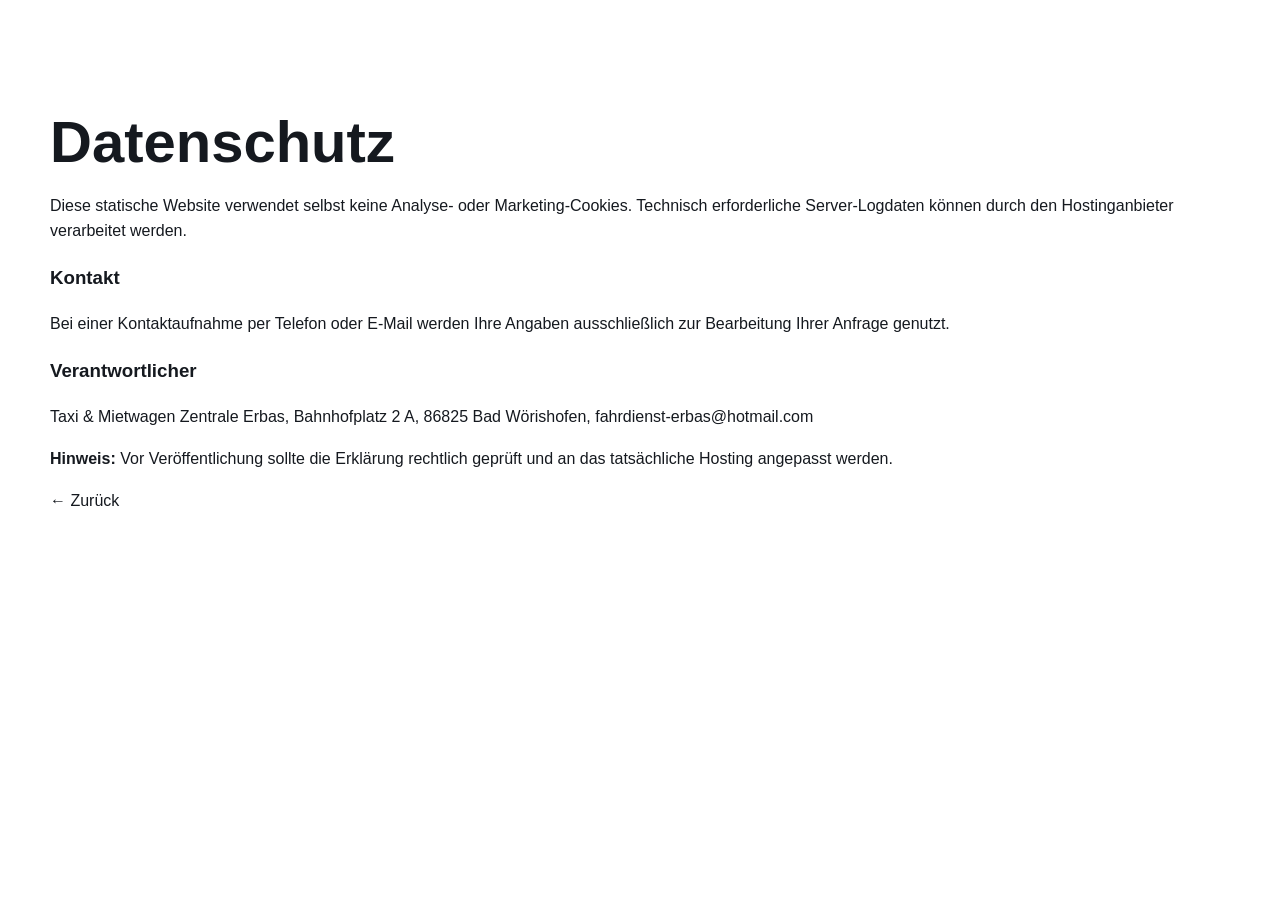
==== commit 9ffc4537: "Add files via upload" ====
--- a/datenschutz.html
+++ b/datenschutz.html
@@ -1 +1 @@
-<!doctype html><html lang="de"><head><meta charset="utf-8"><meta name="viewport" content="width=device-width,initial-scale=1"><title>Datenschutz | Taxi Erbas</title><link rel="stylesheet" href="assets/css/style.css"></head><body><main class="content-section"><div class="container"><a href="index.html">← Zur Startseite</a><article class="legal-card"><h1>Datenschutzerklärung</h1><p><strong>Entwurf – muss vor Veröffentlichung an den tatsächlichen Hosting-Anbieter und alle verwendeten Dienste angepasst werden.</strong></p><h2>Verantwortlicher</h2><p>Taxi Erbas<br>Vollständiger Name des Inhabers: wird ergänzt<br>Bahnhofplatz 2a, 86825 Bad Wörishofen<br>Telefon: 08247 7585<br>E-Mail: fahrdienst-erbas@hotmail.com</p><h2>Server-Logdateien</h2><p>Beim Abruf der Webseite kann der Hosting-Anbieter technisch erforderliche Daten wie IP-Adresse, Zeitpunkt, Browser und aufgerufene Seite verarbeiten. Details hängen vom späteren Hosting ab.</p><h2>Fahrtanfragen</h2><p>Das Formular speichert aktuell keine Daten auf der Webseite. Es öffnet das E-Mail-Programm des Nutzers und bereitet eine Nachricht an Taxi Erbas vor.</p><h2>Externe Dienste</h2><p>Google Fonts wird derzeit extern geladen. Vor Veröffentlichung sollte geprüft werden, ob die Schrift lokal eingebunden wird. Der externe Kartenlink wird erst nach einem aktiven Klick geöffnet.</p><h2>Ihre Rechte</h2><p>Betroffene Personen haben nach Maßgabe der gesetzlichen Bestimmungen Rechte auf Auskunft, Berichtigung, Löschung, Einschränkung, Datenübertragbarkeit und Widerspruch.</p></article></div></main></body></html>+<!doctype html><html lang="de"><head><meta charset="utf-8"><meta name="viewport" content="width=device-width,initial-scale=1"><title>Datenschutz</title><link rel="stylesheet" href="assets/css/style.css"></head><body><main class="section"><div class="container"><h2>Datenschutz</h2><p>Diese statische Website verwendet selbst keine Analyse- oder Marketing-Cookies. Technisch erforderliche Server-Logdaten können durch den Hostinganbieter verarbeitet werden.</p><h3>Kontakt</h3><p>Bei einer Kontaktaufnahme per Telefon oder E-Mail werden Ihre Angaben ausschließlich zur Bearbeitung Ihrer Anfrage genutzt.</p><h3>Verantwortlicher</h3><p>Taxi & Mietwagen Zentrale Erbas, Bahnhofplatz 2 A, 86825 Bad Wörishofen, fahrdienst-erbas@hotmail.com</p><p><strong>Hinweis:</strong> Vor Veröffentlichung sollte die Erklärung rechtlich geprüft und an das tatsächliche Hosting angepasst werden.</p><a href="index.html">← Zurück</a></div></main></body></html>
--- a/assets/css/style.css
+++ b/assets/css/style.css
@@ -1,13 +1 @@
-:root{--yellow:#f5c400;--yellow2:#ffdc43;--dark:#090b10;--dark2:#12151c;--paper:#f5f5f1;--white:#fff;--muted:#6b7079;--line:rgba(9,11,16,.11);--radius:24px;--shadow:0 28px 70px rgba(9,11,16,.13)}
-*{box-sizing:border-box}html{scroll-behavior:smooth}body{margin:0;font-family:Manrope,system-ui,sans-serif;color:var(--dark);background:var(--paper);line-height:1.65}a{text-decoration:none;color:inherit}button,input,select,textarea{font:inherit}.container{width:min(1180px,calc(100% - 42px));margin:auto}.header{position:sticky;top:0;z-index:50;background:rgba(9,11,16,.94);backdrop-filter:blur(16px);color:#fff;border-bottom:1px solid rgba(255,255,255,.08)}.nav{height:80px;display:flex;align-items:center;justify-content:space-between}.logo{display:flex;align-items:center;gap:12px}.logo-box{display:grid;place-items:center;width:45px;height:45px;border-radius:14px;background:var(--yellow);color:#111;font-weight:900;box-shadow:inset 0 -4px rgba(0,0,0,.14)}.logo b,.logo small{display:block}.logo b{font-size:17px}.logo small{font-size:10px;text-transform:uppercase;letter-spacing:.15em;color:#aeb3bd}.nav nav{display:flex;align-items:center;gap:26px;font-size:13px;font-weight:700}.nav nav a:hover{color:var(--yellow)}.call{padding:11px 16px;border-radius:12px;background:var(--yellow);color:#111!important}.menu{display:none;background:none;border:0}.menu i{display:block;width:25px;height:2px;background:#fff;margin:5px}
-.hero{position:relative;min-height:720px;overflow:hidden;background:var(--dark);color:#fff}.hero-lines{position:absolute;inset:0;background-image:linear-gradient(rgba(255,255,255,.035) 1px,transparent 1px),linear-gradient(90deg,rgba(255,255,255,.035) 1px,transparent 1px);background-size:52px 52px;mask-image:linear-gradient(to bottom,#000,transparent)}.hero:after{content:"";position:absolute;left:-10%;right:-10%;bottom:-95px;height:170px;background:var(--paper);transform:rotate(-3deg)}.hero-layout{position:relative;display:grid;grid-template-columns:1.05fr .95fr;gap:80px;align-items:center;padding:100px 0 145px}.kicker{margin:0 0 17px;color:var(--yellow);font-size:12px;font-weight:800;letter-spacing:.16em;text-transform:uppercase}.kicker.dark{color:#8c7000}.hero h1,.section h2,.cta h2,.pagehero h1{margin:0;line-height:1.06;letter-spacing:-.045em}.hero h1{font-size:clamp(48px,6vw,78px)}.hero h1 span{color:var(--yellow)}.intro{max-width:650px;margin:25px 0 31px;color:#c0c5ce;font-size:18px}.actions{display:flex;gap:12px;flex-wrap:wrap}.btn{display:inline-flex;align-items:center;justify-content:center;padding:15px 22px;border:0;border-radius:14px;font-weight:800;cursor:pointer;transition:.2s}.btn:hover{transform:translateY(-2px)}.primary{background:var(--yellow);color:#111;box-shadow:0 14px 35px rgba(245,196,0,.2)}.ghost{background:#1d2129;color:#fff;border:1px solid rgba(255,255,255,.12)}.outline{border:1px solid #c8c9c4}.light{background:#fff;color:#111}.full{width:100%}.hero-meta{display:flex;gap:40px;margin-top:43px}.hero-meta b,.hero-meta span{display:block}.hero-meta span{font-size:12px;color:#8f96a1}.premium-visual{position:relative;height:455px;border-radius:36px;background:linear-gradient(145deg,var(--yellow2),#d99d00);box-shadow:0 40px 100px rgba(0,0,0,.42);overflow:hidden}.orbit{position:absolute;border:1px solid rgba(255,255,255,.35);border-radius:50%}.orbit-one{width:370px;height:370px;right:-90px;top:-130px}.orbit-two{width:260px;height:260px;left:-90px;bottom:-100px}.taxi-sign{position:absolute;top:43px;left:50%;transform:translateX(-50%);padding:8px 28px;border-radius:8px 8px 3px 3px;background:#fff;color:#111;font-weight:900;letter-spacing:.2em;box-shadow:0 7px rgba(0,0,0,.15)}.car{position:absolute;left:50%;top:106px;transform:translateX(-50%);width:84%;height:190px;border-radius:90px 90px 28px 28px;background:#eef0f2;border-bottom:26px solid #242832;box-shadow:0 25px 35px rgba(0,0,0,.24)}.glass{position:absolute;left:16%;right:16%;top:21px;height:73px;background:#28313d;border:8px solid #dfe2e5;border-radius:65px 65px 10px 10px}.grill{position:absolute;left:38%;right:38%;top:122px;height:33px;border-radius:7px;background:repeating-linear-gradient(90deg,#1b1e23 0 3px,#59606a 3px 6px)}.light{position:absolute;top:110px;width:59px;height:25px;background:#fff6a8;border-radius:10px;box-shadow:0 0 20px #fff}.light.l{left:25px}.light.r{right:25px}.wheel{position:absolute;bottom:-39px;width:54px;height:54px;border-radius:50%;background:#0c0d10;border:9px solid #363a41}.wl{left:30px}.wr{right:30px}.visual-card{position:absolute;left:18px;right:18px;bottom:18px;padding:19px;background:rgba(9,11,16,.94);border-radius:19px}.visual-card span,.visual-card small{display:block;color:#9da3ad;font-size:12px}.visual-card strong{display:block;color:var(--yellow);font-size:22px}.scrollhint{position:absolute;z-index:2;bottom:43px;left:50%;transform:translateX(-50%);color:#777d87;font-size:12px}
-.quickbar{background:var(--paper);padding:25px 0 10px}.quickgrid{display:grid;grid-template-columns:repeat(3,1fr);gap:14px}.quickgrid a{padding:20px;background:#fff;border:1px solid var(--line);border-radius:18px;display:grid;grid-template-columns:auto 1fr;column-gap:13px}.quickgrid span{grid-row:1/3;color:#a18400;font-weight:900}.quickgrid b,.quickgrid small{display:block}.quickgrid small{color:var(--muted)}
-.section{padding:105px 0}.heading{display:grid;grid-template-columns:1.1fr .9fr;gap:70px;align-items:end;margin-bottom:45px}.section h2,.cta h2{font-size:clamp(38px,5vw,58px)}.heading>p{color:var(--muted);margin:0}.service-grid{display:grid;grid-template-columns:repeat(3,1fr);gap:18px}.service{padding:30px;background:#fff;border-radius:var(--radius);border:1px solid var(--line);transition:.25s}.service:hover{transform:translateY(-5px);box-shadow:var(--shadow)}.service.featured{background:var(--yellow)}.num{font-size:12px;font-weight:900;color:#9a7b00}.service h3{font-size:20px;margin:33px 0 10px}.service p{color:var(--muted);font-size:14px;min-height:70px}.service.featured p{color:#4d430e}.service a{font-size:13px;font-weight:800}.service-note{margin-top:20px;color:var(--muted);font-size:12px}
-.dark-section{background:var(--dark);color:#fff}.story-grid{display:grid;grid-template-columns:1fr 1fr;gap:90px;align-items:center}.story-copy>p:not(.kicker){color:#adb2bc;font-size:17px}.facts{display:grid;grid-template-columns:repeat(3,1fr);gap:10px;margin-top:30px}.facts div{padding:17px;background:#171a21;border:1px solid rgba(255,255,255,.08);border-radius:16px}.facts b,.facts span{display:block}.facts span{color:#9298a3;font-size:11px}.road-card{padding:18px;background:#fff;border-radius:30px;color:#111}.road{position:relative;height:315px;border-radius:19px;overflow:hidden;background-color:#edece7;background-image:linear-gradient(40deg,transparent 47%,rgba(9,11,16,.08) 48%,rgba(9,11,16,.08) 51%,transparent 52%),linear-gradient(145deg,transparent 46%,rgba(9,11,16,.08) 47%,rgba(9,11,16,.08) 50%,transparent 51%);background-size:140px 110px}.road-line{position:absolute;left:24%;top:23%;width:52%;height:49%;border:5px dashed var(--yellow);border-left-color:transparent;border-bottom-color:transparent;border-radius:50%;transform:rotate(25deg)}.point{position:absolute;width:30px;height:30px;border-radius:50%;background:var(--dark);box-shadow:0 8px 20px rgba(0,0,0,.2)}.point.a{left:20%;bottom:18%}.point.b{right:18%;top:17%;background:var(--yellow)}.road-info{padding:20px 12px 9px}.road-info small{color:var(--muted)}.road-info strong{display:block;font-size:22px}.road-info p{color:var(--muted)}
-.fleet-grid{display:grid;grid-template-columns:repeat(3,1fr);gap:18px}.fleet-card{padding:22px;background:#fff;border:1px solid var(--line);border-radius:24px}.vehicle{position:relative;height:200px;border-radius:18px;background:linear-gradient(135deg,#e9e8e2,#f7f7f4);overflow:hidden}.vehicle:before{content:"";position:absolute;left:14%;right:14%;bottom:44px;height:66px;border-radius:55px 60px 17px 17px;background:#222831;box-shadow:0 12px 25px rgba(0,0,0,.18)}.vehicle:after{content:"";position:absolute;left:30%;right:30%;bottom:94px;height:37px;border-radius:40px 40px 5px 5px;background:#45505e}.vehicle i:before,.vehicle i:after{content:"";position:absolute;bottom:29px;width:37px;height:37px;border-radius:50%;background:#111;border:7px solid #41464d;z-index:2}.vehicle i:before{left:23%}.vehicle i:after{right:23%}.van:before{height:90px;border-radius:30px 30px 14px 14px}.van:after{left:24%;right:24%;bottom:105px;height:45px}.shuttle:before{left:9%;right:9%;height:83px}.fleet-card>span{display:block;margin-top:19px;color:#9a7b00;font-size:11px;text-transform:uppercase;font-weight:800}.fleet-card h3{margin:3px 0}.fleet-card p{color:var(--muted);font-size:14px}.center{text-align:center;margin-top:30px}
-.booking{background:#ecebe6}.booking-grid{display:grid;grid-template-columns:.8fr 1.2fr;gap:70px;align-items:start}.booking-copy>p:not(.kicker){color:var(--muted)}.phone-card{margin-top:30px;padding:22px;border-radius:20px;background:var(--dark);color:#fff}.phone-card small,.phone-card span{display:block;color:#9097a3}.phone-card a{display:block;color:var(--yellow);font-size:28px;font-weight:900}.booking-form{padding:30px;background:#fff;border-radius:28px;box-shadow:var(--shadow)}.form-row{display:grid;grid-template-columns:1fr 1fr;gap:16px}.booking-form label{display:block;margin-bottom:16px;font-size:12px;font-weight:800}.booking-form input,.booking-form select,.booking-form textarea{display:block;width:100%;margin-top:7px;padding:14px;border:1px solid #d5d6d4;border-radius:12px;background:#fafafa;outline:none}.booking-form input:focus,.booking-form select:focus,.booking-form textarea:focus{border-color:#b38e00;box-shadow:0 0 0 4px rgba(245,196,0,.15)}.privacy{display:flex!important;gap:10px;align-items:flex-start;font-weight:500!important;color:var(--muted)}.privacy input{width:auto;margin:3px 0 0}.status{min-height:22px;color:var(--muted);font-size:12px}
-.cta{padding:75px 0;background:var(--yellow)}.cta-inner{display:flex;align-items:center;justify-content:space-between;gap:30px;padding:45px;border-radius:30px;background:var(--dark);color:#fff}.cta-inner p{color:#aeb3bd;margin-bottom:0}
-footer{padding:70px 0 24px;background:#07080b;color:#fff}.footer-grid{display:grid;grid-template-columns:1.25fr .7fr 1.1fr .65fr;gap:50px}.footer-grid>div{display:flex;flex-direction:column;gap:9px}.footer-grid p,.footer-grid a,.footer-grid span{color:#969ca7;font-size:13px}.copyright{margin-top:50px;padding-top:20px;border-top:1px solid rgba(255,255,255,.1);color:#6d737e;font-size:12px}.floating{position:fixed;right:20px;bottom:20px;z-index:30;display:grid;place-items:center;width:58px;height:58px;border-radius:50%;background:var(--yellow);font-size:24px;box-shadow:0 15px 30px rgba(0,0,0,.25)}
-.pagehero{padding:100px 0;background:var(--dark);color:#fff}.pagehero h1{font-size:clamp(45px,6vw,70px)}.pagehero p{max-width:700px;color:#b8bdc6}.content-section{padding:80px 0}.legal-card{max-width:850px;padding:38px;background:#fff;border-radius:26px;box-shadow:var(--shadow)}.legal-card h2{margin-top:30px}.legal-card p,.legal-card li{color:#565b64}.contact-page{display:grid;grid-template-columns:1fr 1fr;gap:30px}.contact-box{padding:30px;background:#fff;border-radius:24px;border:1px solid var(--line)}.contact-box a{display:block;font-size:20px;font-weight:800;margin:8px 0}.map-placeholder{min-height:390px;display:grid;place-items:center;text-align:center;background:#e8e7e1;border-radius:24px}.reveal{opacity:0;transform:translateY(20px);transition:.7s}.reveal.visible{opacity:1;transform:none}
-@media(max-width:920px){.menu{display:block}.nav nav{display:none;position:absolute;top:80px;left:0;right:0;padding:22px;background:#12151b;flex-direction:column;align-items:stretch}.nav nav.open{display:flex}.hero-layout,.story-grid,.booking-grid,.contact-page{grid-template-columns:1fr}.heading{grid-template-columns:1fr;gap:20px}.service-grid,.fleet-grid{grid-template-columns:1fr 1fr}.hero-layout{padding-top:70px;gap:55px}.premium-visual{max-width:620px;width:100%;margin:auto}.footer-grid{grid-template-columns:1fr 1fr}.cta-inner{align-items:flex-start;flex-direction:column}}
-@media(max-width:600px){.container{width:min(100% - 26px,1180px)}.hero{min-height:auto}.hero-layout{padding:60px 0 130px}.hero h1{font-size:43px}.hero-meta{gap:18px;flex-direction:column}.premium-visual{height:370px}.car{height:155px;top:95px}.visual-card strong{font-size:19px}.quickgrid,.service-grid,.fleet-grid,.form-row,.facts,.footer-grid{grid-template-columns:1fr}.section{padding:75px 0}.booking-form{padding:20px}.cta-inner{padding:28px}.pagehero{padding:70px 0}.legal-card{padding:24px}}
+:root{--yellow:#f6c700;--dark:#0b0e13;--ink:#15191f;--muted:#68707c;--paper:#f4f3ef;--line:#dedfdc}*{box-sizing:border-box}html{scroll-behavior:smooth}body{margin:0;font-family:Arial,Helvetica,sans-serif;color:var(--ink);line-height:1.6}a{text-decoration:none;color:inherit}img{display:block;width:100%}.container{width:min(1180px,calc(100% - 40px));margin:auto}.site-header{position:sticky;top:0;z-index:50;background:rgba(11,14,19,.97);backdrop-filter:blur(15px)}.nav-wrap{min-height:76px;display:flex;align-items:center;justify-content:space-between}.brand{display:flex;align-items:center;gap:12px;color:#fff}.brand-mark{display:grid;place-items:center;width:44px;height:44px;border-radius:13px;background:var(--yellow);color:#111;font-weight:900}.brand strong,.brand small{display:block}.brand small{color:#9da4ae;font-size:11px}.main-nav{display:flex;align-items:center;gap:24px;color:#e6e8ec;font-size:13px}.nav-call{padding:11px 15px;border-radius:11px;background:var(--yellow);color:#111;font-weight:900}.menu-toggle{display:none;border:0;background:var(--yellow);width:44px;height:44px;border-radius:11px}.hero{position:relative;min-height:720px;display:grid;align-items:center;background:url("https://static.wixstatic.com/media/11062b_0010dd216f5447cfab09a3355e2803fb~mv2_d_3840_2200_s_2.jpg/v1/fill/w_940%2Ch_440%2Cal_c%2Cq_85%2Cusm_0.66_1.00_0.01%2Cenc_avif%2Cquality_auto/Taxi%20On%20Road%20Header.jpg") center/cover;color:#fff}.hero-overlay{position:absolute;inset:0;background:linear-gradient(90deg,rgba(6,8,12,.95),rgba(6,8,12,.7),rgba(6,8,12,.2))}.hero-grid{position:relative;display:grid;grid-template-columns:1.2fr .8fr;gap:70px;align-items:center;padding:100px 0}.eyebrow{color:var(--yellow);font-size:11px;font-weight:900;text-transform:uppercase;letter-spacing:.15em}.eyebrow.dark{color:#8c7100}.hero h1,.section h2{margin:12px 0 20px;line-height:1.05}.hero h1{font-size:clamp(48px,7vw,82px)}.hero-copy>p{max-width:650px;color:#d0d4da;font-size:18px}.hero-actions{display:flex;gap:12px;flex-wrap:wrap;margin:30px 0}.btn{display:inline-flex;padding:14px 20px;border:0;border-radius:12px;font-weight:900}.primary{background:var(--yellow);color:#111}.ghost{border:1px solid rgba(255,255,255,.35)}.hero-facts{display:flex;gap:10px;flex-wrap:wrap}.hero-facts span{padding:9px 12px;border-radius:999px;background:rgba(255,255,255,.1);font-size:11px}.hero-card{justify-self:end;width:min(100%,350px);padding:28px;border-radius:24px;background:rgba(255,255,255,.95);color:#111}.hero-card span,.hero-card strong,.hero-card small,.hero-card a{display:block}.hero-card strong{font-size:32px}.hero-card small{color:var(--muted)}.hero-card a{margin-top:18px;font-weight:800}.quick-contact{margin-top:-38px;position:relative;z-index:5}.quick-grid{display:grid;grid-template-columns:repeat(3,1fr);gap:12px}.quick-grid a{padding:22px;border-radius:18px;background:#fff;box-shadow:0 18px 50px rgba(0,0,0,.12)}.quick-grid b,.quick-grid span{display:block}.quick-grid span{color:var(--muted);font-size:13px}.section{padding:100px 0}.split{display:grid;grid-template-columns:1fr 1fr;gap:70px}.section h2{font-size:clamp(35px,5vw,58px)}.split p,.section-head>p{color:var(--muted)}.section-head{display:flex;justify-content:space-between;gap:50px;align-items:end;margin-bottom:38px}.section-head>p{max-width:470px}.services{background:var(--paper)}.cards{display:grid;grid-template-columns:repeat(4,1fr);gap:15px}.cards article{min-height:260px;padding:25px;border-radius:22px;background:#fff;border:1px solid var(--line)}.cards article>span{color:#987b00;font-size:11px;font-weight:900}.cards h3{font-size:20px;line-height:1.2}.cards p{color:var(--muted);font-size:13px}.fleet{background:var(--dark);color:#fff}.section-head.light>p{color:#a7aeb8}.fleet-stats{display:grid;grid-template-columns:repeat(3,1fr);gap:14px;margin-bottom:22px}.fleet-stats div{padding:24px;border-radius:20px;background:#151a22}.fleet-stats strong,.fleet-stats span{display:block}.fleet-stats strong{color:var(--yellow);font-size:42px}.fleet-gallery{display:grid;grid-template-columns:repeat(2,1fr);gap:14px}.fleet-gallery img{height:360px;object-fit:cover;border-radius:22px}.travel{background:#111722;color:#fff}.travel-grid{display:grid;grid-template-columns:1.3fr .7fr;gap:60px;align-items:center}.travel-copy p,.travel-copy li{color:#bcc2cb}.travel-card{padding:30px;border-radius:24px;background:var(--yellow);color:#111}.travel-card h3{font-size:34px}.contact{background:var(--paper)}.contact-grid{display:grid;grid-template-columns:1fr 1fr;gap:70px}.contact-list{display:grid;gap:10px;margin-top:25px}.contact-list a,.contact-list div{padding:16px;border-radius:15px;background:#fff}.contact-list b,.contact-list span{display:block}.contact-list span{color:var(--muted);font-size:13px}.contact-form{display:grid;gap:14px;padding:28px;border-radius:24px;background:#fff}.contact-form label{font-size:12px;font-weight:800}.contact-form input,.contact-form textarea{width:100%;margin-top:6px;padding:13px;border:1px solid var(--line);border-radius:10px}.contact-form small{color:var(--muted)}footer{padding:55px 0 90px;background:#080a0e;color:#fff}.footer-grid{display:grid;grid-template-columns:1.4fr 1fr .6fr;gap:30px}.footer-grid div{display:grid;align-content:start;gap:7px}.copyright{margin-top:35px;padding-top:20px;border-top:1px solid rgba(255,255,255,.1);color:#777f89;font-size:12px}.mobile-bar{display:none}.reveal{opacity:0;transform:translateY(22px);transition:.6s}.reveal.visible{opacity:1;transform:none}@media(max-width:900px){.menu-toggle{display:block}.main-nav{position:absolute;left:0;right:0;top:76px;display:none;flex-direction:column;padding:18px 20px;background:#0b0e13}.main-nav.open{display:flex}.hero-grid,.split,.travel-grid,.contact-grid{grid-template-columns:1fr}.hero-card{justify-self:start}.cards{grid-template-columns:repeat(2,1fr)}.section-head{display:block}.fleet-gallery img{height:300px}}@media(max-width:600px){.container{width:min(100% - 22px,1180px)}.nav-wrap{min-height:66px}.main-nav{top:66px}.hero{min-height:auto}.hero-grid{padding:65px 0 90px;gap:35px}.hero h1{font-size:44px}.hero-copy>p{font-size:15px}.hero-card{width:100%;padding:22px}.quick-contact{margin-top:-28px}.quick-grid,.cards,.fleet-stats,.fleet-gallery{grid-template-columns:1fr}.section{padding:68px 0}.section h2{font-size:36px}.fleet-gallery img{height:240px}.contact-form{padding:18px}.footer-grid{grid-template-columns:1fr}.mobile-bar{position:fixed;left:0;right:0;bottom:0;z-index:60;display:grid;grid-template-columns:1fr 1fr;padding:8px;background:#090b0f}.mobile-bar a{padding:13px;text-align:center;font-weight:900}.mobile-bar a:first-child{background:var(--yellow);color:#111}.mobile-bar a:last-child{color:#fff;border:1px solid #30343a}}
